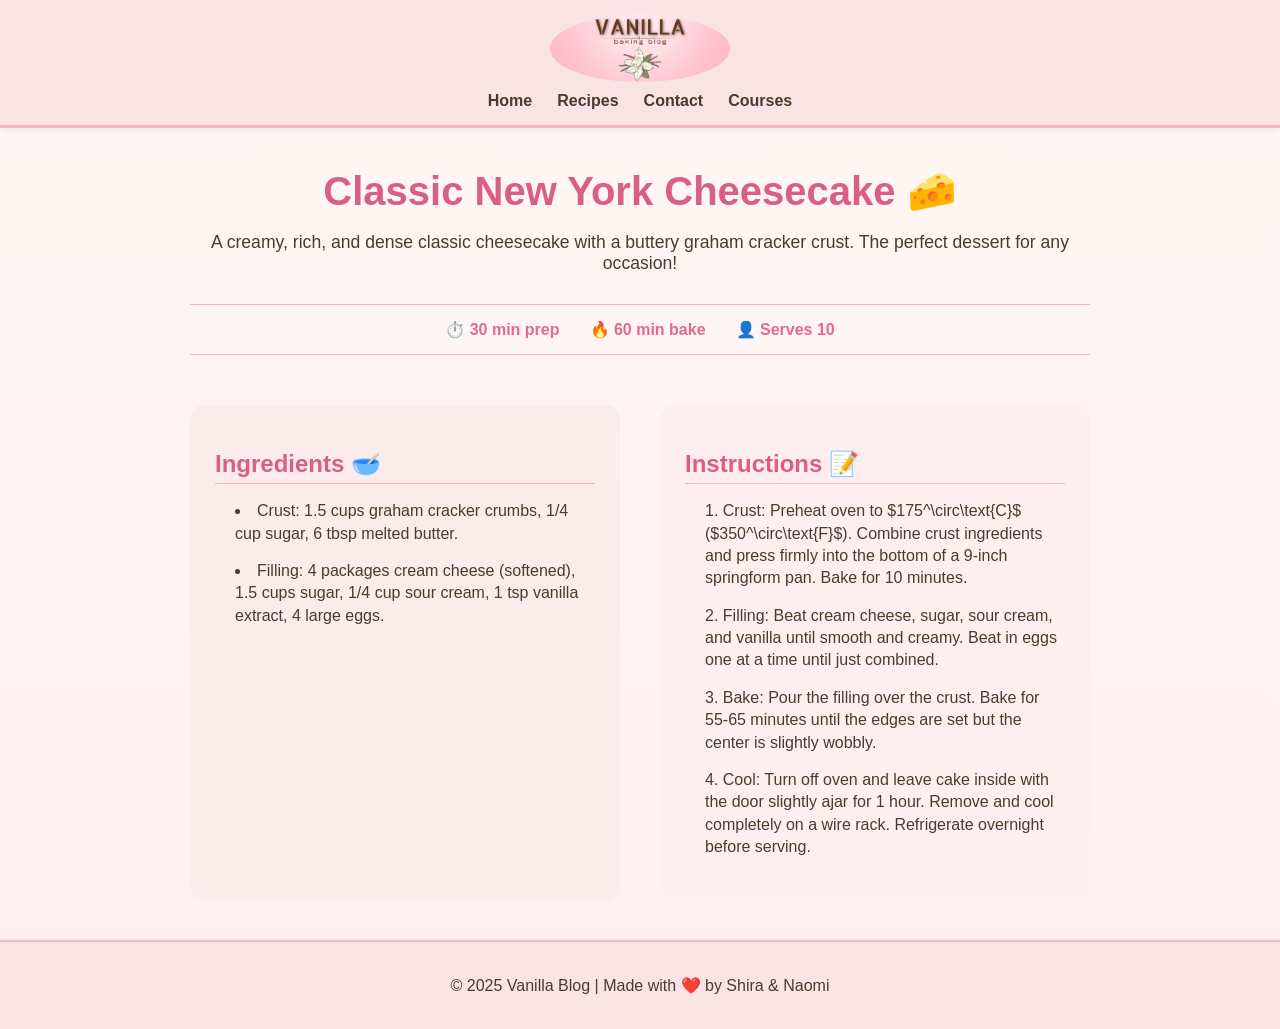
==== cheesecake.html @ 86aa0606 "neomy" ====
<!DOCTYPE html>
<html lang="en">
<head>
    <meta charset="UTF-8">
    <meta name="viewport" content="width=device-width, initial-scale=1.0">
    <title>Vanilla 🍰 | Classic New York Cheesecake</title>

    <link rel="stylesheet" href="css/styleBase.css">
    <link rel="stylesheet" href="css/styleRecipe.css">
</head>

<body>
    <header>
        <img src="media/images/VANILLA.png" alt="Vanilla Logo" class="logo">
        <nav>
            <a href="index.html">Home</a>
            <a href="recipes.html" class="active">Recipes</a>
            <a href="contact.html">Contact</a>
            <a href="courses.html">Courses</a>
        </nav>
    </header>

    <section class="recipe-page-content">
        
        <h1 class="recipe-title">Classic New York Cheesecake 🧀</h1>
        <p class="recipe-summary">A creamy, rich, and dense classic cheesecake with a buttery graham cracker crust. The perfect dessert for any occasion!</p>
        
        <div class="recipe-info">
            <span class="info-item">⏱️ 30 min prep</span>
            <span class="info-item">🔥 60 min bake</span>
            <span class="info-item">👤 Serves 10</span>
        </div>
        
        <div class="recipe-details-grid">
            
            <div class="ingredients">
                <h2>Ingredients 🥣</h2>
                <ul>
                    <li>Crust: 1.5 cups graham cracker crumbs, 1/4 cup sugar, 6 tbsp melted butter.</li>
                    <li>Filling: 4 packages cream cheese (softened), 1.5 cups sugar, 1/4 cup sour cream, 1 tsp vanilla extract, 4 large eggs.</li>
                </ul>
            </div>

            <div class="instructions">
                <h2>Instructions 📝</h2>
                <ol>
                    <li>Crust: Preheat oven to $175^\circ\text{C}$ ($350^\circ\text{F}$). Combine crust ingredients and press firmly into the bottom of a 9-inch springform pan. Bake for 10 minutes.</li>
                    <li>Filling: Beat cream cheese, sugar, sour cream, and vanilla until smooth and creamy. Beat in eggs one at a time until just combined.</li>
                    <li>Bake: Pour the filling over the crust. Bake for 55-65 minutes until the edges are set but the center is slightly wobbly.</li>
                    <li>Cool: Turn off oven and leave cake inside with the door slightly ajar for 1 hour. Remove and cool completely on a wire rack. Refrigerate overnight before serving.</li>
                </ol>
            </div>
        </div>
    </section>

    <footer>
        <p>© 2025 Vanilla Blog | Made with ❤️ by Shira & Naomi</p>
    </footer>
</body>
</html>
---- css/styleBase.css ----
/* 🌸 General Style */
/* This section defines global styles and animations for smooth scrolling and fade-in effects */
html {
  scroll-behavior: smooth; /* Enables smooth scrolling between sections */
}

body {
  font-family: "Poppins", sans-serif; /* Sets a clean, modern font */
  margin: 0;
  padding: 0;
  background: linear-gradient(to bottom, #fff8f5 0%, #ffeef0 100%); /* Soft gradient background */
  color: #4a3c2a; /* Warm brown text color */
  overflow-x: hidden; /* Prevents horizontal scrolling */
  animation: fadeInBody 1s ease-out; /* Smooth fade-in animation on page load */
}

/* Fade-in animation for the body */
@keyframes fadeInBody {
  from { opacity: 0; }
  to { opacity: 1; }
}

/* 🍰 Header */
/* Styles for the website header, including logo and navigation menu */
header {
  background-color: #f9e3e5; /* Soft pink background */
  display: flex;
  flex-direction: column; /* Stack logo and nav vertically */
  align-items: center;
  justify-content: center;
  padding: 15px;
  border-bottom: 3px solid #f6b6c0; /* Thin decorative border */
  box-shadow: 0 4px 8px rgba(0,0,0,0.05); /* Gentle shadow effect */
  animation: slideDown 1.2s ease-out; /* Entrance animation from top */
}

/* Slide-down animation for the header */
@keyframes slideDown {
  from { opacity: 0; transform: translateY(-30px); }
  to { opacity: 1; transform: translateY(0); }
}

/* Logo styling inside the header */
header .logo {
  width: 180px;
  height: auto;
  margin-bottom: 10px;
  border-radius: 50%; /* Rounded logo shape */
  transition: all 0.4s ease; /* Smooth transition for hover effect */
}

/* Hover effect on logo — slightly enlarges and adds shadow */
header .logo:hover {
  transform: scale(1.08) rotate(2deg);
  filter: drop-shadow(0 4px 6px rgba(0,0,0,0.1));
}

/* Navigation bar layout */
nav {
  display: flex;
  justify-content: center;
  gap: 25px; /* Space between links */
}

/* Navigation links */
nav a {
  color: #4a3c2a;
  text-decoration: none;
  font-weight: bold;
  transition: color 0.3s ease;
}

/* Link hover color */
nav a:hover {
  color: #e26a8a;
}

/* 🌷 Hero Section */
/* This is the main intro section with background animation and central message */
.hero {
  background: linear-gradient(135deg, #ffeef0, #fff8f5); /* Gradient background */
  background-size: 200% 200%; /* Allows smooth movement animation */
  animation: gradientFlow 10s ease infinite; /* Infinite color flow */
  height: 100vh; /* Full viewport height */
  display: flex;
  align-items: center;
  justify-content: center;
  text-align: center;
  position: relative;
  color: #4a3c2a;
}

/* Background animation for hero section */
@keyframes gradientFlow {
  0% { background-position: 0% 50%; }
  50% { background-position: 100% 50%; }
  100% { background-position: 0% 50%; }
}

/* Transparent overlay layer to soften background colors */
.hero::before {
  content: "";
  position: absolute;
  top: 0; left: 0;
  width: 100%; height: 100%;
  background: rgba(255, 245, 245, 0.85);
  z-index: 0;
}

/* Text container in the hero section */
.hero-text {
  position: relative;
  z-index: 1; /* Places text above the overlay */
  max-width: 850px;
  background: rgba(255, 255, 255, 0.9);
  padding: 40px;
  border-radius: 25px;
  box-shadow: 0 8px 20px rgba(0,0,0,0.1);
  animation: fadeUp 1.3s ease-out; /* Fade and slide-up animation */
}

/* Fade-up animation for the hero text box */
@keyframes fadeUp {
  from { opacity: 0; transform: translateY(30px); }
  to { opacity: 1; transform: translateY(0); }
}

/* Main hero title */
.hero-text h2 {
  font-size: 3.3em;
  margin-bottom: 20px;
  color: #d95f84; /* Highlight pink tone */
}

/* Hero paragraph styling */
.hero-text p {
  font-size: 1.3em;
  margin-bottom: 35px;
  line-height: 1.6;
}

/* Buttons section */
.buttons {
  margin-bottom: 40px;
}

/* General button style */
.btn {
  background-color: #f6b6c0;
  color: white;
  padding: 18px 45px;
  border-radius: 35px;
  text-decoration: none;
  font-weight: bold;
  font-size: 1.1em;
  margin: 0 10px;
  transition: all 0.4s ease;
  display: inline-block;
}

/* Button hover effect — lifts slightly and brightens */
.btn:hover {
  background-color: #e5899c;
  transform: translateY(-6px) scale(1.08);
  box-shadow: 0 6px 15px rgba(233, 137, 156, 0.4);
}

/* Signature line at the bottom of the hero section */
.signature {
  font-style: italic;
  font-size: 1.3em;
  color: #a35665;
}

/* 🧁 Footer */
/* Defines the style for the website footer */
footer {
  background-color: #f9e3e5;
  text-align: center;
  padding: 18px;
  font-size: 1em;
  color: #4a3c2a;
  border-top: 2px solid #f6b6c0;
  animation: fadeInFooter 1.5s ease-out;
}

/* Footer fade-in animation */
@keyframes fadeInFooter {
  from { opacity: 0; }
  to { opacity: 1; }
}

/* 💌 Floating welcome message box at the bottom right */
.welcome-note {
  position: fixed;
  bottom: 15px;
  right: 15px;
  background-color: #f8d9da;
  color: #4a3c2a;
  padding: 12px 20px;
  border-radius: 25px;
  font-size: 0.95em;
  box-shadow: 0 4px 10px rgba(0,0,0,0.1);
  animation: fadeInNote 2s ease-in-out;
}

/* Animation for floating note appearance */
@keyframes fadeInNote {
  from { opacity: 0; transform: translateY(20px); }
  to { opacity: 1; transform: translateY(0); }
}

/* 🌈 Confetti canvas layer positioned above all content */
#confetti {
  position: fixed;
  top: 0;
  left: 0;
  pointer-events: none; /* Prevents blocking clicks */
  z-index: 999; /* Keeps it on top */
}

/* 🍮 Courses Page */
/* Styles specifically for the “Courses” page */
.courses {
  padding: 80px 50px;
  text-align: center;
  background-color: #fffaf7;
}

/* Page title style */
.page-title {
  font-size: 2.8em;
  color: #d95f84;
  margin-bottom: 10px;
}

/* Intro paragraph under the title */
.page-intro {
  font-size: 1.2em;
  color: #4a3c2a;
  margin-bottom: 50px;
}

/* Grid layout for all course cards */
.courses-grid {
  display: grid;
  grid-template-columns: repeat(auto-fit, minmax(300px, 1fr)); /* Responsive layout */
  gap: 35px;
  justify-content: center;
  align-items: stretch;
}

/* Individual course card styling */
.course-card {
  background-color: #ffffffdd;
  border-radius: 20px;
  box-shadow: 0 6px 15px rgba(0,0,0,0.1);
  padding: 25px;
  transition: transform 0.3s ease, box-shadow 0.3s ease;
}

/* Card hover effect — slight lift */
.course-card:hover {
  transform: translateY(-6px);
  box-shadow: 0 8px 18px rgba(0,0,0,0.15);
}

/* Course image style */
.course-card img {
  width: 100%;
  border-radius: 15px;
  height: 200px;
  object-fit: cover;
  margin-bottom: 15px;
}

/* Course title */
.course-card h3 {
  color: #d95f84;
  margin-bottom: 10px;
}

/* Course description */
.course-card p {
  font-size: 1em;
  color: #4a3c2a;
  line-height: 1.5;
}

/* Price text */
.price {
  font-weight: bold;
  color: #e26a8a;
  font-size: 1.2em;
  margin: 10px 0;
}

/* “Join Now” button inside each course card */
.course-card .btn {
  display: inline-block;
  background-color: #f6b6c0;
  color: #fff;
  padding: 12px 25px;
  border-radius: 30px;
  text-decoration: none;
  font-weight: bold;
  transition: all 0.3s ease;
}

/* Button hover inside course card */
.course-card .btn:hover {
  background-color: #e5899c;
  transform: scale(1.05);
}
---- css/styleRecipe.css ----
/*
   styleRecipePage.css - עיצוב מינימלי לדף מתכון בודד
   מבוסס על סגנון "Vanilla" הכללי (styleBase.css)
*/

.recipe-page-content {
    /* הגבלה לרוחב סטנדרטי ומירכוז הבלוק הראשי */
    max-width: 900px; 
    margin: 40px auto; 
    padding: 0 20px;
    text-align: center; /* ממרכז את הכותרות והפסקאות הראשיות */
}

/* כותרות וסיכום */
.recipe-title {
    color: #d95f84;
    font-size: 2.5em;
    margin-bottom: 10px;
}

.recipe-summary {
    font-size: 1.1em;
    color: #4a3c2a;
    margin-bottom: 30px;
}

/* מידע מהיר (זמנים) */
.recipe-info {
    display: flex;
    justify-content: center;
    gap: 30px;
    margin-bottom: 40px;
    padding: 15px 0;
    border-top: 1px solid #f6b6c0; 
    border-bottom: 1px solid #f6b6c0;
}

.info-item {
    font-weight: bold;
    color: #e26a8a;
}

/* ==================================== */
/* פריסת רכיבים והוראות (Grid) והעיצוב החדש */
/* ==================================== */

.recipe-details-grid {
    display: grid;
    grid-template-columns: 1fr 1fr;
    gap: 40px;
    margin-top: 50px;
}

.ingredients,
.instructions {
    padding: 25px;
    border-radius: 15px; /* פינות מעוגלות */
    /* 💥 השינוי העיקרי: יישור הטקסט לשמאל בתוך הבלוקים */
    text-align: left; 
}

.ingredients {
    /* 🎨 צבע רקע ורוד בהיר לרכיבים */
    background-color: #fcebeb; 
}

.instructions {
    /* 🎨 צבע רקע ורוד מעט שונה להוראות */
    background-color: #ffeef0; 
}

.ingredients h2,
.instructions h2 {
    color: #d95f84;
    border-bottom: 1px solid #f6b6c0;
    padding-bottom: 5px;
    margin-bottom: 15px;
}

.ingredients ul,
.instructions ol {
    /* מאפס את ריווח ה-padding-right שהיה מוגדר לעברית ומגדיר לשמאל */
    padding-left: 20px; 
    padding-right: 0;
    list-style-position: inside;
}

.ingredients li,
.instructions li {
    margin-bottom: 15px; /* מרווח תחתון בין כל פריט ברשימה */
    line-height: 1.4; /* שומר על רווח נשימה בתוך השורה עצמה */
}

/* רספונסיביות - ערימה במסכים קטנים */
@media (max-width: 768px) {
    .recipe-details-grid {
        grid-template-columns: 1fr;
    }
    
    .recipe-info {
        flex-direction: column;
        gap: 5px;
    }
}
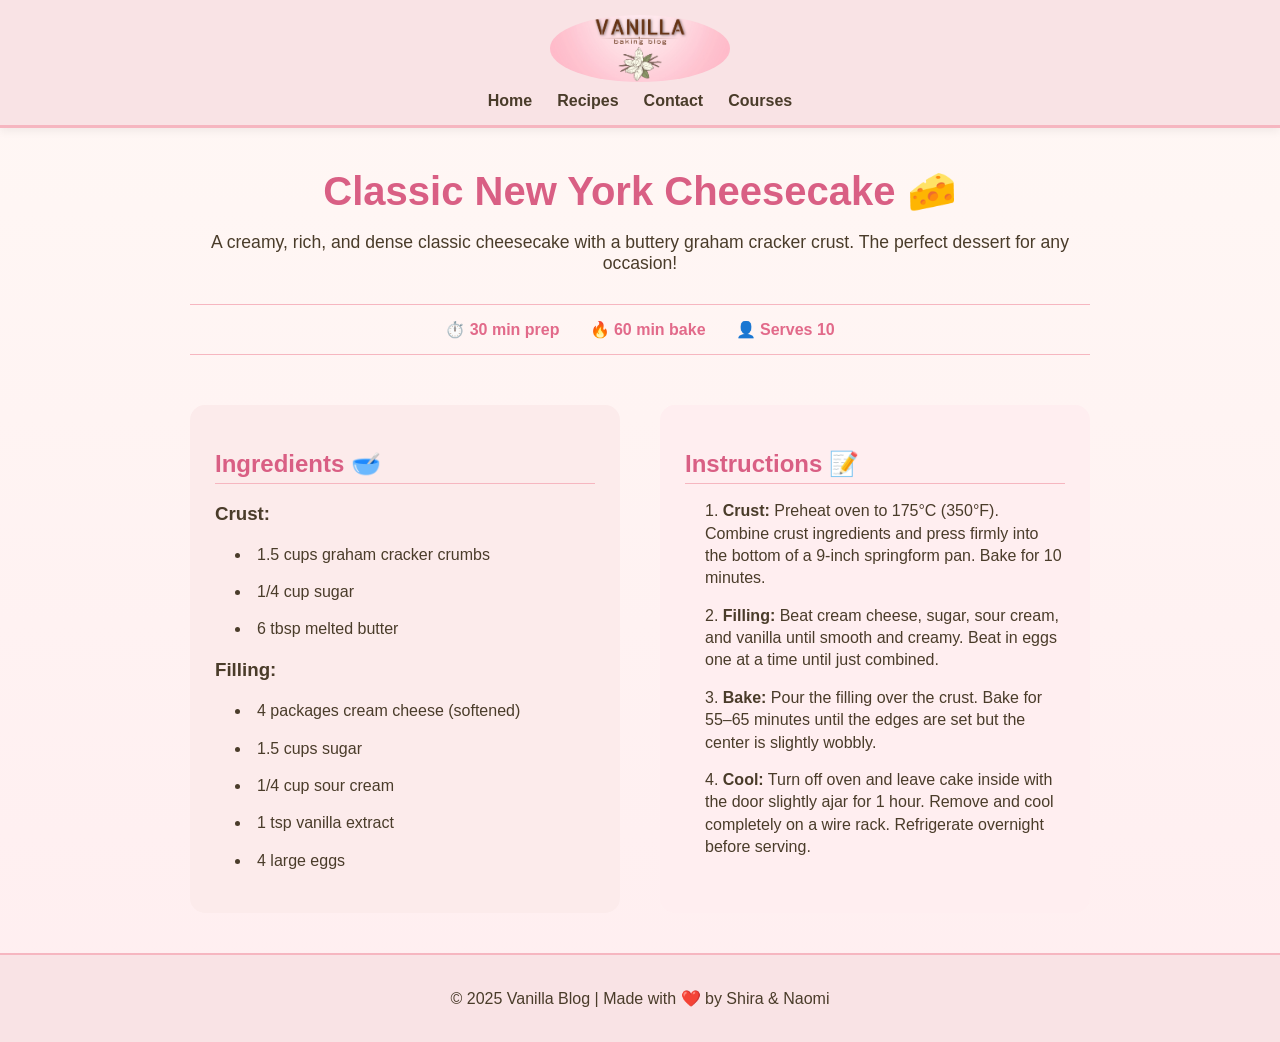
==== commit 49aa0df4: "notes" ====
--- a/cheesecake.html
+++ b/cheesecake.html
@@ -1,15 +1,18 @@
 <!DOCTYPE html>
 <html lang="en">
 <head>
+    <!-- 🌐 Basic Metadata -->
     <meta charset="UTF-8">
     <meta name="viewport" content="width=device-width, initial-scale=1.0">
     <title>Vanilla 🍰 | Classic New York Cheesecake</title>
 
+    <!-- 🎨 External CSS stylesheets -->
     <link rel="stylesheet" href="css/styleBase.css">
     <link rel="stylesheet" href="css/styleRecipe.css">
 </head>
 
 <body>
+    <!-- 🍓 HEADER SECTION -->
     <header>
         <img src="media/images/VANILLA.png" alt="Vanilla Logo" class="logo">
         <nav>
@@ -20,6 +23,7 @@
         </nav>
     </header>
 
+    <!-- 🧀 RECIPE CONTENT SECTION -->
     <section class="recipe-page-content">
         
         <h1 class="recipe-title">Classic New York Cheesecake 🧀</h1>
@@ -33,28 +37,42 @@
         
         <div class="recipe-details-grid">
             
+            <!-- 🥣 Ingredients list -->
             <div class="ingredients">
                 <h2>Ingredients 🥣</h2>
+                <h3>Crust:</h3>
                 <ul>
-                    <li>Crust: 1.5 cups graham cracker crumbs, 1/4 cup sugar, 6 tbsp melted butter.</li>
-                    <li>Filling: 4 packages cream cheese (softened), 1.5 cups sugar, 1/4 cup sour cream, 1 tsp vanilla extract, 4 large eggs.</li>
+                    <li>1.5 cups graham cracker crumbs</li>
+                    <li>1/4 cup sugar</li>
+                    <li>6 tbsp melted butter</li>
+                </ul>
+
+                <h3>Filling:</h3>
+                <ul>
+                    <li>4 packages cream cheese (softened)</li>
+                    <li>1.5 cups sugar</li>
+                    <li>1/4 cup sour cream</li>
+                    <li>1 tsp vanilla extract</li>
+                    <li>4 large eggs</li>
                 </ul>
             </div>
 
+            <!-- 📝 Step-by-step instructions -->
             <div class="instructions">
                 <h2>Instructions 📝</h2>
                 <ol>
-                    <li>Crust: Preheat oven to $175^\circ\text{C}$ ($350^\circ\text{F}$). Combine crust ingredients and press firmly into the bottom of a 9-inch springform pan. Bake for 10 minutes.</li>
-                    <li>Filling: Beat cream cheese, sugar, sour cream, and vanilla until smooth and creamy. Beat in eggs one at a time until just combined.</li>
-                    <li>Bake: Pour the filling over the crust. Bake for 55-65 minutes until the edges are set but the center is slightly wobbly.</li>
-                    <li>Cool: Turn off oven and leave cake inside with the door slightly ajar for 1 hour. Remove and cool completely on a wire rack. Refrigerate overnight before serving.</li>
+                    <li><strong>Crust:</strong> Preheat oven to 175°C (350°F). Combine crust ingredients and press firmly into the bottom of a 9-inch springform pan. Bake for 10 minutes.</li>
+                    <li><strong>Filling:</strong> Beat cream cheese, sugar, sour cream, and vanilla until smooth and creamy. Beat in eggs one at a time until just combined.</li>
+                    <li><strong>Bake:</strong> Pour the filling over the crust. Bake for 55–65 minutes until the edges are set but the center is slightly wobbly.</li>
+                    <li><strong>Cool:</strong> Turn off oven and leave cake inside with the door slightly ajar for 1 hour. Remove and cool completely on a wire rack. Refrigerate overnight before serving.</li>
                 </ol>
             </div>
         </div>
     </section>
 
+    <!-- 🧁 FOOTER SECTION -->
     <footer>
         <p>© 2025 Vanilla Blog | Made with ❤️ by Shira & Naomi</p>
     </footer>
 </body>
-</html>+</html>
--- a/css/styleRecipe.css
+++ b/css/styleRecipe.css
@@ -1,17 +1,17 @@
 /*
-   styleRecipePage.css - עיצוב מינימלי לדף מתכון בודד
-   מבוסס על סגנון "Vanilla" הכללי (styleBase.css)
+   styleRecipe.css - Minimal styling for a single recipe page
+   Based on the general "Vanilla" style (styleBase.css)
 */
 
 .recipe-page-content {
-    /* הגבלה לרוחב סטנדרטי ומירכוז הבלוק הראשי */
+    /* Limit width and center main block */
     max-width: 900px; 
     margin: 40px auto; 
     padding: 0 20px;
-    text-align: center; /* ממרכז את הכותרות והפסקאות הראשיות */
+    text-align: center; /* Center headings and summary */
 }
 
-/* כותרות וסיכום */
+/* Headings and summary */
 .recipe-title {
     color: #d95f84;
     font-size: 2.5em;
@@ -24,7 +24,7 @@
     margin-bottom: 30px;
 }
 
-/* מידע מהיר (זמנים) */
+/* Quick info (prep/cook times) */
 .recipe-info {
     display: flex;
     justify-content: center;
@@ -41,7 +41,7 @@
 }
 
 /* ==================================== */
-/* פריסת רכיבים והוראות (Grid) והעיצוב החדש */
+/* Ingredients & Instructions Grid Layout */
 /* ==================================== */
 
 .recipe-details-grid {
@@ -54,19 +54,16 @@
 .ingredients,
 .instructions {
     padding: 25px;
-    border-radius: 15px; /* פינות מעוגלות */
-    /* 💥 השינוי העיקרי: יישור הטקסט לשמאל בתוך הבלוקים */
-    text-align: left; 
+    border-radius: 15px; /* Rounded corners */
+    text-align: left;    /* Align text to the left */
 }
 
 .ingredients {
-    /* 🎨 צבע רקע ורוד בהיר לרכיבים */
-    background-color: #fcebeb; 
+    background-color: #fcebeb; /* Light pink background */
 }
 
 .instructions {
-    /* 🎨 צבע רקע ורוד מעט שונה להוראות */
-    background-color: #ffeef0; 
+    background-color: #ffeef0; /* Slightly different pink background */
 }
 
 .ingredients h2,
@@ -79,7 +76,6 @@
 
 .ingredients ul,
 .instructions ol {
-    /* מאפס את ריווח ה-padding-right שהיה מוגדר לעברית ומגדיר לשמאל */
     padding-left: 20px; 
     padding-right: 0;
     list-style-position: inside;
@@ -87,11 +83,11 @@
 
 .ingredients li,
 .instructions li {
-    margin-bottom: 15px; /* מרווח תחתון בין כל פריט ברשימה */
-    line-height: 1.4; /* שומר על רווח נשימה בתוך השורה עצמה */
+    margin-bottom: 15px; /* Space between list items */
+    line-height: 1.4;    /* Comfortable line spacing */
 }
 
-/* רספונסיביות - ערימה במסכים קטנים */
+/* Responsive layout for smaller screens */
 @media (max-width: 768px) {
     .recipe-details-grid {
         grid-template-columns: 1fr;
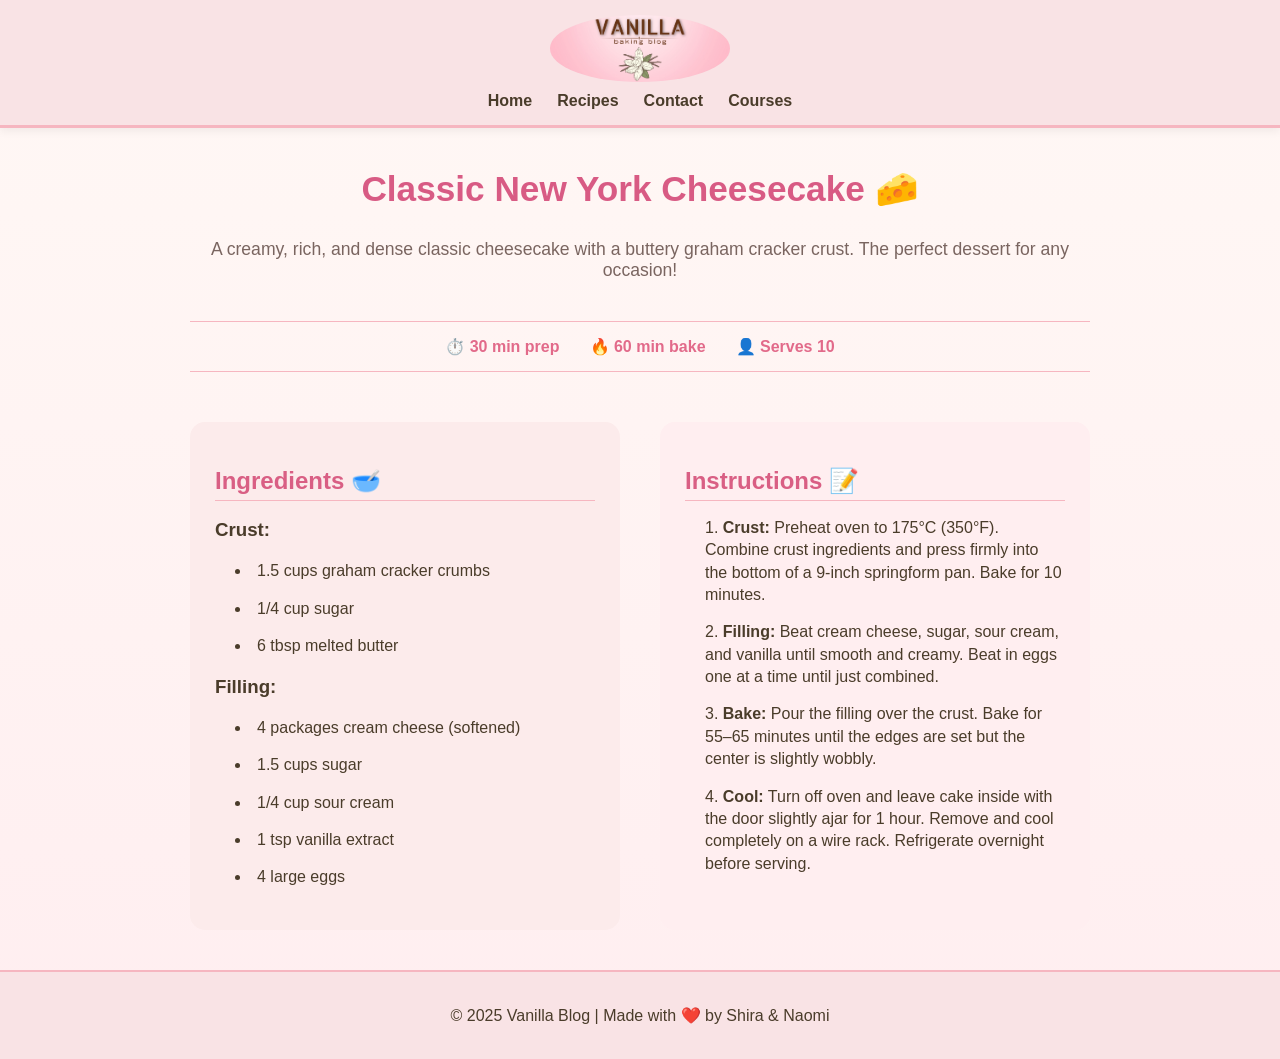
==== commit 88b9f91b: "duplicates" ====
--- a/cheesecake.html
+++ b/cheesecake.html
@@ -26,8 +26,8 @@
     <!-- 🧀 RECIPE CONTENT SECTION -->
     <section class="recipe-page-content">
         
-        <h1 class="recipe-title">Classic New York Cheesecake 🧀</h1>
-        <p class="recipe-summary">A creamy, rich, and dense classic cheesecake with a buttery graham cracker crust. The perfect dessert for any occasion!</p>
+        <h1 class="page-title">Classic New York Cheesecake 🧀</h1>
+        <p class="page-intro">A creamy, rich, and dense classic cheesecake with a buttery graham cracker crust. The perfect dessert for any occasion!</p>
         
         <div class="recipe-info">
             <span class="info-item">⏱️ 30 min prep</span>
--- a/css/styleBase.css
+++ b/css/styleBase.css
@@ -18,6 +18,23 @@
 @keyframes fadeInBody {
   from { opacity: 0; }
   to { opacity: 1; }
+}
+
+ /* 🍬 Title of the page */
+.page-title {
+  text-align: center;
+  color: #d85b84;
+  font-size: 2.2em;
+  margin-top: 40px;
+  font-weight: 700;
+}
+
+/* Short intro paragraph under title */
+.page-intro {
+  text-align: center;
+  font-size: 1.1em;
+  color: #7a6560;
+  margin-bottom: 40px;
 }
 
 /* 🍰 Header */
@@ -210,105 +227,62 @@
   to { opacity: 1; transform: translateY(0); }
 }
 
-/* 🌈 Confetti canvas layer positioned above all content */
-#confetti {
-  position: fixed;
-  top: 0;
-  left: 0;
-  pointer-events: none; /* Prevents blocking clicks */
-  z-index: 999; /* Keeps it on top */
-}
-
-/* 🍮 Courses Page */
-/* Styles specifically for the “Courses” page */
-.courses {
-  padding: 80px 50px;
-  text-align: center;
-  background-color: #fffaf7;
-}
-
-/* Page title style */
-.page-title {
-  font-size: 2.8em;
-  color: #d95f84;
-  margin-bottom: 10px;
-}
-
-/* Intro paragraph under the title */
-.page-intro {
-  font-size: 1.2em;
-  color: #4a3c2a;
-  margin-bottom: 50px;
-}
-
-/* Grid layout for all course cards */
-.courses-grid {
-  display: grid;
-  grid-template-columns: repeat(auto-fit, minmax(300px, 1fr)); /* Responsive layout */
-  gap: 35px;
-  justify-content: center;
-  align-items: stretch;
-}
-
-/* Individual course card styling */
-.course-card {
-  background-color: #ffffffdd;
-  border-radius: 20px;
-  box-shadow: 0 6px 15px rgba(0,0,0,0.1);
-  padding: 25px;
-  transition: transform 0.3s ease, box-shadow 0.3s ease;
-}
-
-/* Card hover effect — slight lift */
-.course-card:hover {
-  transform: translateY(-6px);
-  box-shadow: 0 8px 18px rgba(0,0,0,0.15);
-}
-
-/* Course image style */
-.course-card img {
-  width: 100%;
-  border-radius: 15px;
-  height: 200px;
-  object-fit: cover;
-  margin-bottom: 15px;
-}
-
-/* Course title */
-.course-card h3 {
-  color: #d95f84;
-  margin-bottom: 10px;
-}
-
-/* Course description */
-.course-card p {
-  font-size: 1em;
-  color: #4a3c2a;
-  line-height: 1.5;
-}
-
-/* Price text */
-.price {
-  font-weight: bold;
-  color: #e26a8a;
-  font-size: 1.2em;
-  margin: 10px 0;
-}
-
-/* “Join Now” button inside each course card */
-.course-card .btn {
-  display: inline-block;
-  background-color: #f6b6c0;
-  color: #fff;
-  padding: 12px 25px;
-  border-radius: 30px;
-  text-decoration: none;
-  font-weight: bold;
-  transition: all 0.3s ease;
-}
-
-/* Button hover inside course card */
-.course-card .btn:hover {
-  background-color: #e5899c;
-  transform: scale(1.05);
-}
+/* ================================================= */
+/* 📱 RESPONSIVE BASE ADJUSTMENTS (Max-width: 768px) */
+/* These styles ensure main site components scale down on mobile screens. */
+/* ================================================= */
+
+@media (max-width: 768px) {
+    
+    /* 1. GLOBAL TEXT & LAYOUT ADJUSTMENTS */
+    body {
+        /* Prevents horizontal scroll that can occur from element scaling */
+        overflow-x: hidden;
+    }
+
+    /* Scaling down main hero/page titles for better fit */
+    .hero-text h2,
+    .page-title {
+        font-size: 2.5em; 
+    }
+
+    /* Scaling down secondary text */
+    .hero-text p,
+    .page-intro {
+        font-size: 1.1em;
+    }
+    
+    /* 2. HEADER & NAVIGATION */
+    header {
+        /* Reduce overall top/bottom padding for less screen consumption */
+        padding: 10px;
+    }
+    
+    /* Reduce gap between navigation links */
+    nav {
+        gap: 15px; 
+    }
+
+    /* 3. GENERAL BUTTONS */
+    .btn {
+        /* Reduce overall button size (padding) for mobile tapping */
+        padding: 12px 30px; 
+        font-size: 1em;
+        /* Reduce margin between stacked buttons */
+        margin: 0 5px 15px 5px; 
+    }
+    
+    /* 4. FOOTER & FLOATING ELEMENTS */
+    footer {
+        padding: 12px;
+    }
+    
+    /* Ensure the floating note remains easily accessible but not too large */
+    .welcome-note {
+        bottom: 10px;
+        right: 10px;
+        font-size: 0.85em;
+        padding: 8px 15px;
+    }
+}
+
--- a/css/styleRecipe.css
+++ b/css/styleRecipe.css
@@ -9,19 +9,6 @@
     margin: 40px auto; 
     padding: 0 20px;
     text-align: center; /* Center headings and summary */
-}
-
-/* Headings and summary */
-.recipe-title {
-    color: #d95f84;
-    font-size: 2.5em;
-    margin-bottom: 10px;
-}
-
-.recipe-summary {
-    font-size: 1.1em;
-    color: #4a3c2a;
-    margin-bottom: 30px;
 }
 
 /* Quick info (prep/cook times) */
@@ -86,15 +73,3 @@
     margin-bottom: 15px; /* Space between list items */
     line-height: 1.4;    /* Comfortable line spacing */
 }
-
-/* Responsive layout for smaller screens */
-@media (max-width: 768px) {
-    .recipe-details-grid {
-        grid-template-columns: 1fr;
-    }
-    
-    .recipe-info {
-        flex-direction: column;
-        gap: 5px;
-    }
-}
